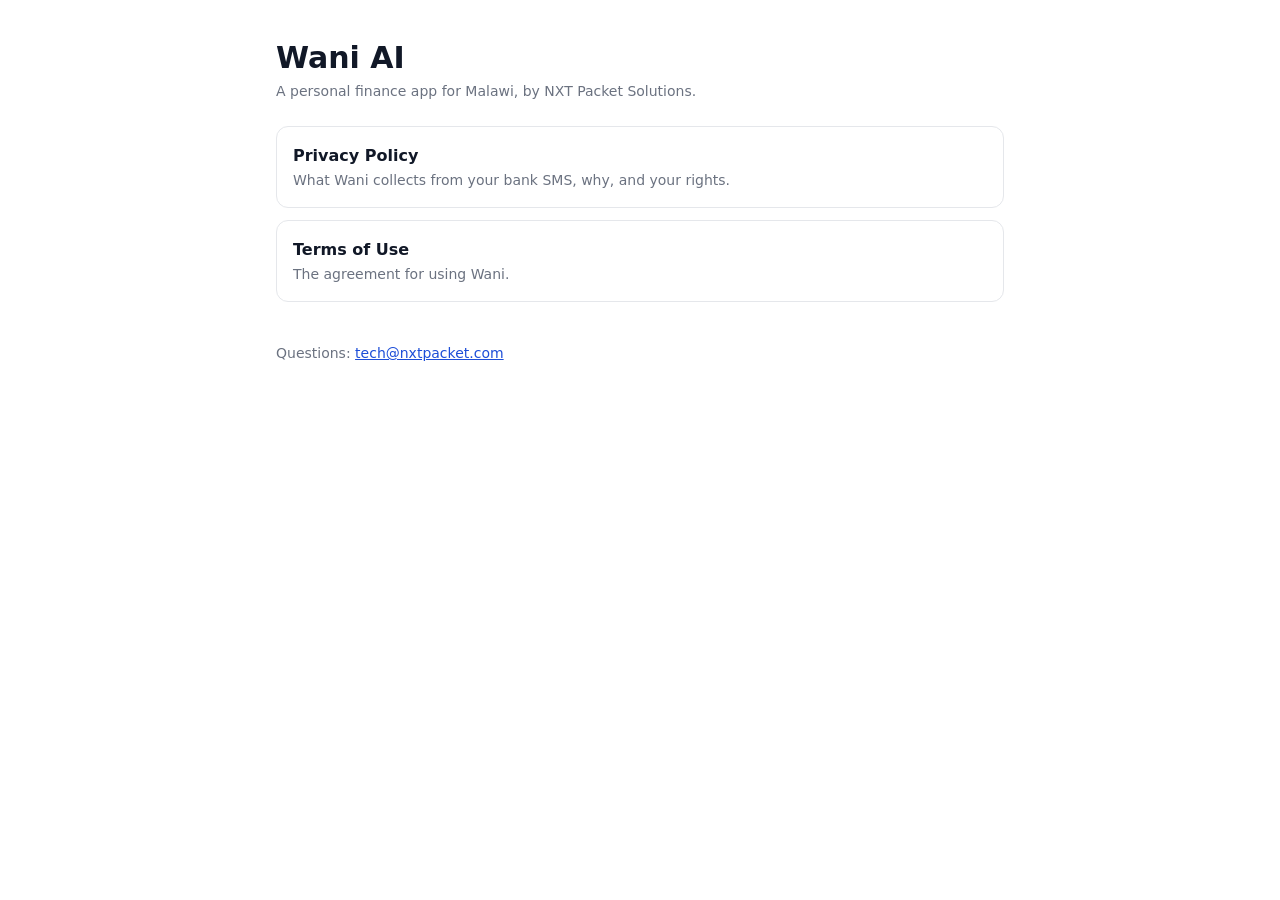
==== wani-ai/index.html @ fef51ec6 "Add Wani AI privacy policy and terms of use Co-Authored-By: Claude Opus 5.5 <noreply@anthropic.com>" ====
<!doctype html>
<html lang="en">
<head>
<meta charset="utf-8">
<meta name="viewport" content="width=device-width, initial-scale=1">
<title>Wani AI Legal</title>
<meta name="description" content="Privacy Policy and Terms of Use for Wani AI by NXT Packet Solutions.">
<link rel="stylesheet" href="style.css">
</head>
<body>
<main>
<h1>Wani AI</h1>
<p class="updated">A personal finance app for Malawi, by NXT Packet Solutions.</p>
<div class="cards">
<a href="privacy.html"><strong>Privacy Policy</strong><span>What Wani collects from your bank SMS, why, and your rights.</span></a>
<a href="terms.html"><strong>Terms of Use</strong><span>The agreement for using Wani.</span></a>
</div>
<p class="foot">Questions: <a href="mailto:tech@nxtpacket.com">tech@nxtpacket.com</a></p>
</main>
</body>
</html>
---- wani-ai/style.css ----
:root { --bg: #ffffff; --text: #111827; --muted: #6b7280; --rule: #e5e7eb; --link: #1d4ed8; color-scheme: light dark; }
@media (prefers-color-scheme: dark) { :root { --bg: #0b1220; --text: #e5e7eb; --muted: #94a3b8; --rule: #1f2937; --link: #93c5fd; } }
* { box-sizing: border-box; }
body { margin: 0; background: var(--bg); color: var(--text); font: 16px/1.6 system-ui, -apple-system, "Segoe UI", Roboto, sans-serif; }
main { max-width: 760px; margin: 0 auto; padding: 32px 16px 64px; }
h1 { font-size: 30px; line-height: 1.2; margin: 8px 0 4px; }
h2 { font-size: 19px; margin: 32px 0 8px; padding-top: 16px; border-top: 1px solid var(--rule); }
p, li { overflow-wrap: anywhere; }
ul { padding-left: 22px; }
li { margin: 6px 0; }
a { color: var(--link); }
.updated, .crumb { color: var(--muted); font-size: 14px; margin: 0; }
.crumb a { color: var(--muted); }
.foot { margin-top: 40px; color: var(--muted); font-size: 14px; }
.cards { display: grid; gap: 12px; margin-top: 24px; }
.cards a { display: block; padding: 16px; border: 1px solid var(--rule); border-radius: 12px; text-decoration: none; color: var(--text); }
.cards span { display: block; color: var(--muted); font-size: 14px; }
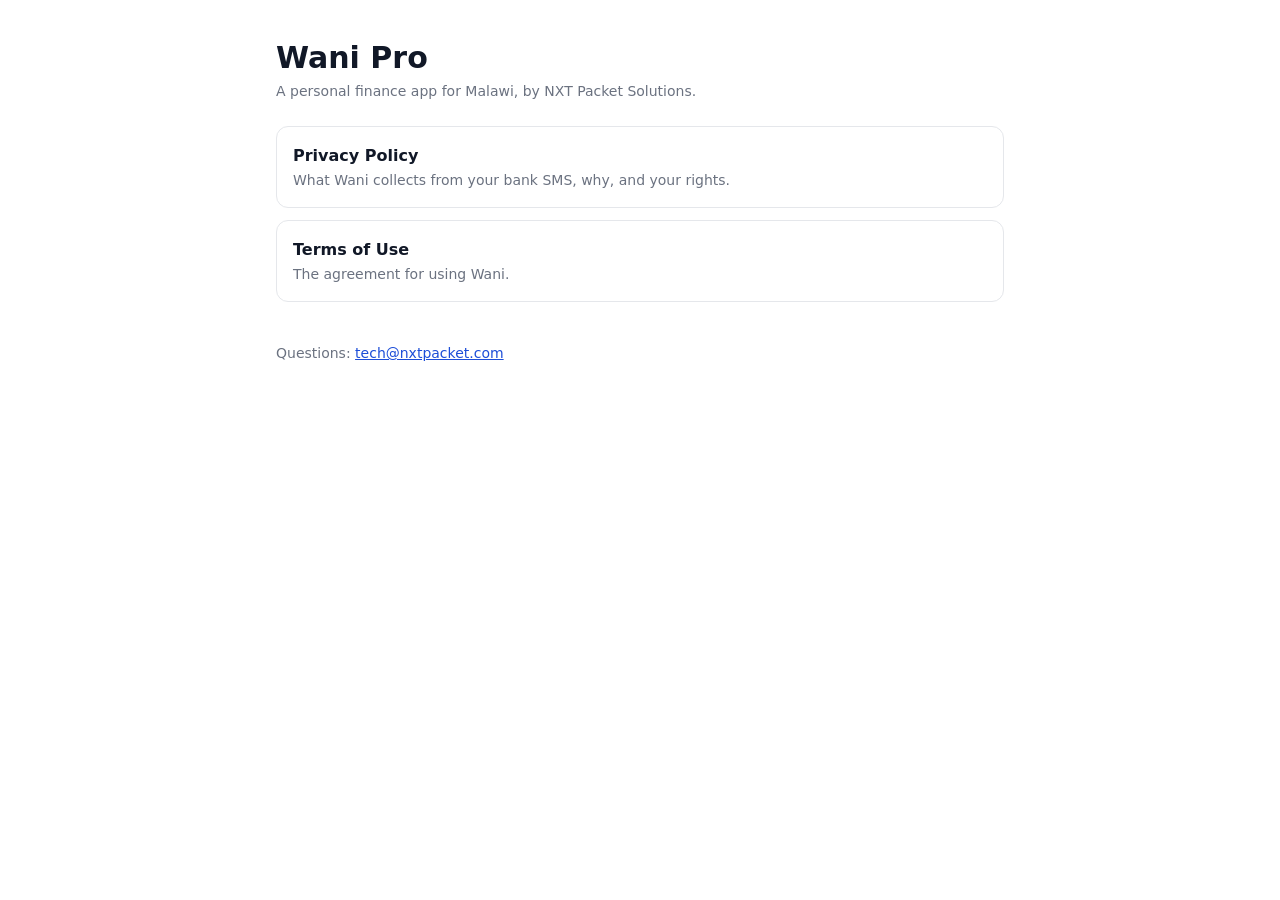
==== commit 198861e6: "Rename Wani AI to Wani Pro on its privacy policy and terms Co-Authored-By: Claude Opus 5.5 <noreply@" ====
--- a/wani-ai/index.html
+++ b/wani-ai/index.html
@@ -3,13 +3,13 @@
 <head>
 <meta charset="utf-8">
 <meta name="viewport" content="width=device-width, initial-scale=1">
-<title>Wani AI Legal</title>
-<meta name="description" content="Privacy Policy and Terms of Use for Wani AI by NXT Packet Solutions.">
+<title>Wani Pro Legal</title>
+<meta name="description" content="Privacy Policy and Terms of Use for Wani Pro by NXT Packet Solutions.">
 <link rel="stylesheet" href="style.css">
 </head>
 <body>
 <main>
-<h1>Wani AI</h1>
+<h1>Wani Pro</h1>
 <p class="updated">A personal finance app for Malawi, by NXT Packet Solutions.</p>
 <div class="cards">
 <a href="privacy.html"><strong>Privacy Policy</strong><span>What Wani collects from your bank SMS, why, and your rights.</span></a>
